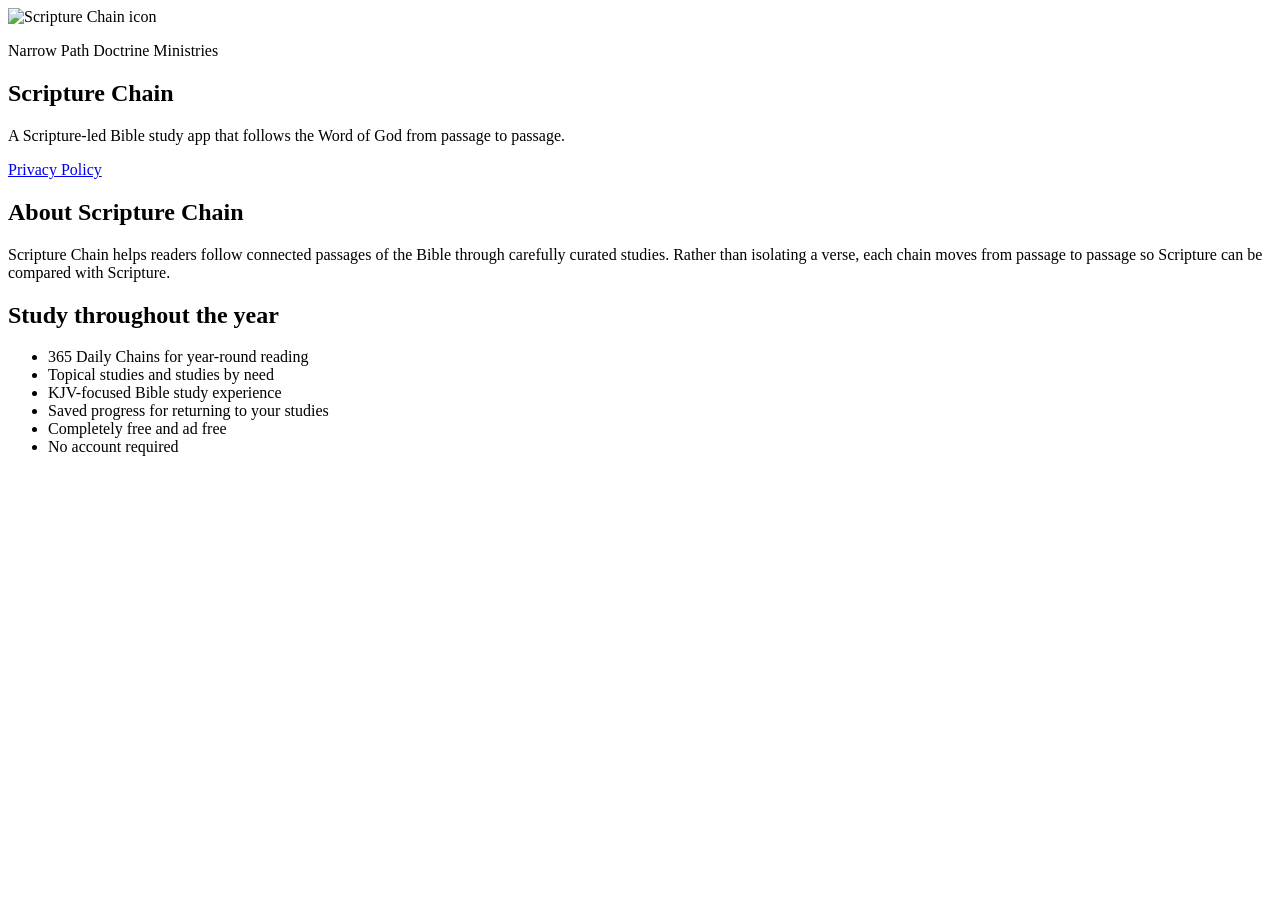
==== index.html @ c4f0709c "Create Scripture Chain website" ====
<!DOCTYPE html>
<html lang="en">
<head>
  <meta charset="utf-8">
  <meta name="viewport" content="width=device-width, initial-scale=1">
  <meta name="theme-color" content="#0f3d2e">
  <title>Scripture Chain</title>
  <link rel="stylesheet" href="styles.css">
</head>
<body>
  <main class="page">
    <section class="card hero">
      <img class="app-icon" src="scripture-chain-icon.png" alt="Scripture Chain icon">
      <p class="eyebrow">Narrow Path Doctrine Ministries</p>
      <h1>Scripture Chain</h1>
      <p class="lead">A Scripture-led Bible study app that follows the Word of God from passage to passage.</p>
      <div class="actions">
        <a class="button" href="privacy-policy.html">Privacy Policy</a>
      </div>
    </section>

    <section class="card">
      <h2>About Scripture Chain</h2>
      <p>Scripture Chain helps readers follow connected passages of the Bible through carefully curated studies. Rather than isolating a verse, each chain moves from passage to passage so Scripture can be compared with Scripture.</p>
    </section>

    <section class="card">
      <h2>Study throughout the year</h2>
      <ul>
        <li>365 Daily Chains for year-round reading</li>
        <li>Topical studies and studies by need</li>
        <li>KJV-focused Bible study experience</li>
        <li>Saved progress for returning to your studies</li>
        <li>Completely free and ad free</li>
        <li>No account required</li>
      </ul>
    </section>
  </main>
</body>
</html>
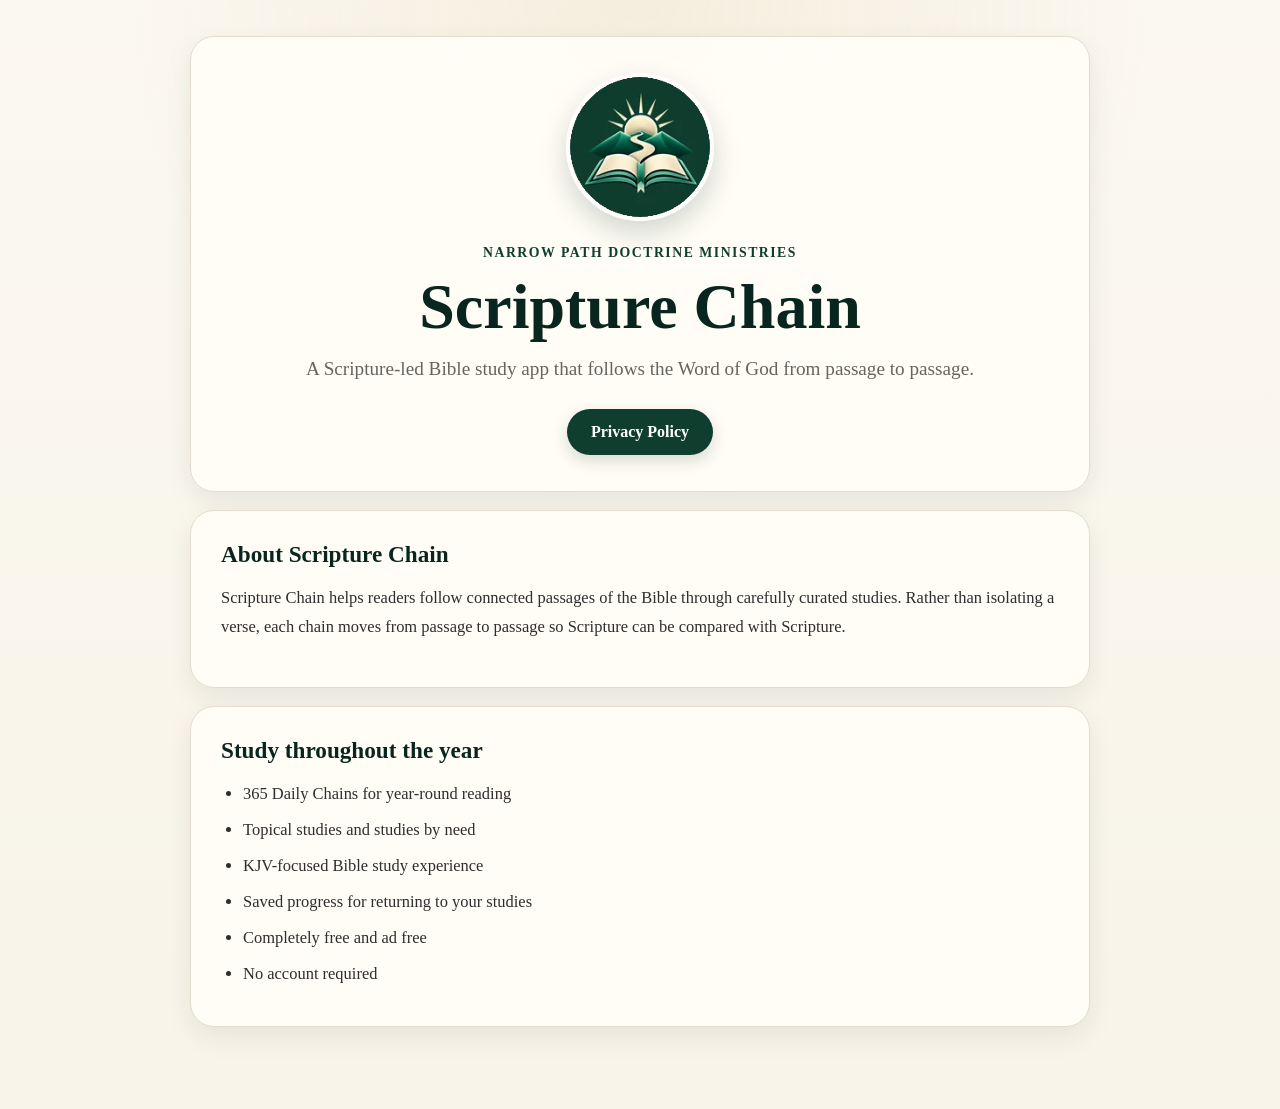
==== commit d6ef277a: "Use rounded Scripture Chain icon" ====
--- a/index.html
+++ b/index.html
@@ -10,7 +10,7 @@
 <body>
   <main class="page">
     <section class="card hero">
-      <img class="app-icon" src="scripture-chain-icon.png" alt="Scripture Chain icon">
+      <img class="app-icon" src="scripture-chain-icon.webp" alt="Scripture Chain icon">
       <p class="eyebrow">Narrow Path Doctrine Ministries</p>
       <h1>Scripture Chain</h1>
       <p class="lead">A Scripture-led Bible study app that follows the Word of God from passage to passage.</p>
--- a/styles.css
+++ b/styles.css
@@ -0,0 +1,165 @@
+:root {
+  --evergreen: #0f3d2e;
+  --evergreen-dark: #08261e;
+  --gold: #c9a962;
+  --parchment: #f8f4e9;
+  --soft: #fffdf7;
+  --ink: #2e2e2e;
+  --muted: #67645e;
+  --line: #e3dccf;
+}
+
+* { box-sizing: border-box; }
+
+html { background: var(--parchment); }
+
+body {
+  margin: 0;
+  font-family: Georgia, "Times New Roman", serif;
+  background:
+    radial-gradient(circle at top, rgba(201,169,98,.13), transparent 32rem),
+    linear-gradient(180deg, #fbf8f0 0%, var(--parchment) 100%);
+  color: var(--ink);
+  min-height: 100vh;
+}
+
+.page {
+  width: min(900px, calc(100% - 32px));
+  margin: 0 auto;
+  padding: 36px 0 64px;
+}
+
+.card {
+  background: rgba(255,253,247,.97);
+  border: 1px solid var(--line);
+  border-radius: 24px;
+  padding: 30px;
+  box-shadow: 0 10px 28px rgba(8,38,30,.08);
+  margin-bottom: 18px;
+}
+
+.hero {
+  text-align: center;
+  padding-top: 36px;
+  padding-bottom: 36px;
+}
+
+.small-hero { padding-bottom: 26px; }
+
+.app-icon {
+  width: 148px;
+  height: 148px;
+  object-fit: cover;
+  border-radius: 50%;
+  display: block;
+  margin: 0 auto 20px;
+  box-shadow: 0 12px 28px rgba(8,38,30,.18);
+  border: 4px solid rgba(255,255,255,.76);
+}
+
+.eyebrow {
+  margin: 0 0 10px;
+  color: var(--evergreen);
+  letter-spacing: .11em;
+  text-transform: uppercase;
+  font-size: .86rem;
+  font-weight: 700;
+}
+
+h1, h2 {
+  color: var(--evergreen-dark);
+  margin-top: 0;
+}
+
+h1 {
+  font-size: clamp(2.4rem, 7vw, 4rem);
+  line-height: 1.03;
+  margin-bottom: 14px;
+}
+
+h2 {
+  font-size: 1.45rem;
+  margin-bottom: 10px;
+}
+
+p, li {
+  font-size: 1.03rem;
+  line-height: 1.7;
+}
+
+.lead {
+  font-size: 1.2rem;
+  line-height: 1.6;
+  max-width: 680px;
+  margin: 0 auto;
+  color: var(--muted);
+}
+
+.actions { margin-top: 24px; }
+
+.button {
+  display: inline-block;
+  padding: 14px 24px;
+  border-radius: 999px;
+  background: var(--evergreen);
+  color: #fff;
+  text-decoration: none;
+  font-weight: 700;
+  box-shadow: 0 6px 16px rgba(8,38,30,.16);
+}
+
+.button:hover,
+.button:focus-visible {
+  background: var(--evergreen-dark);
+}
+
+ul {
+  padding-left: 22px;
+  margin-bottom: 0;
+}
+
+li { margin-bottom: 8px; }
+
+.policy h2 {
+  margin-top: 28px;
+}
+
+.policy h2:first-of-type { margin-top: 22px; }
+
+.policy p { margin-top: 0; }
+
+.back-link {
+  text-align: center;
+  margin-top: 24px;
+}
+
+.back-link a {
+  color: var(--evergreen);
+  text-decoration: none;
+  font-weight: 700;
+}
+
+.back-link a:hover,
+.back-link a:focus-visible {
+  text-decoration: underline;
+}
+
+@media (max-width: 640px) {
+  .page {
+    width: min(100% - 20px, 900px);
+    padding-top: 20px;
+    padding-bottom: 40px;
+  }
+
+  .card {
+    padding: 22px;
+    border-radius: 20px;
+  }
+
+  .hero { padding-top: 28px; }
+
+  .app-icon {
+    width: 120px;
+    height: 120px;
+  }
+}
